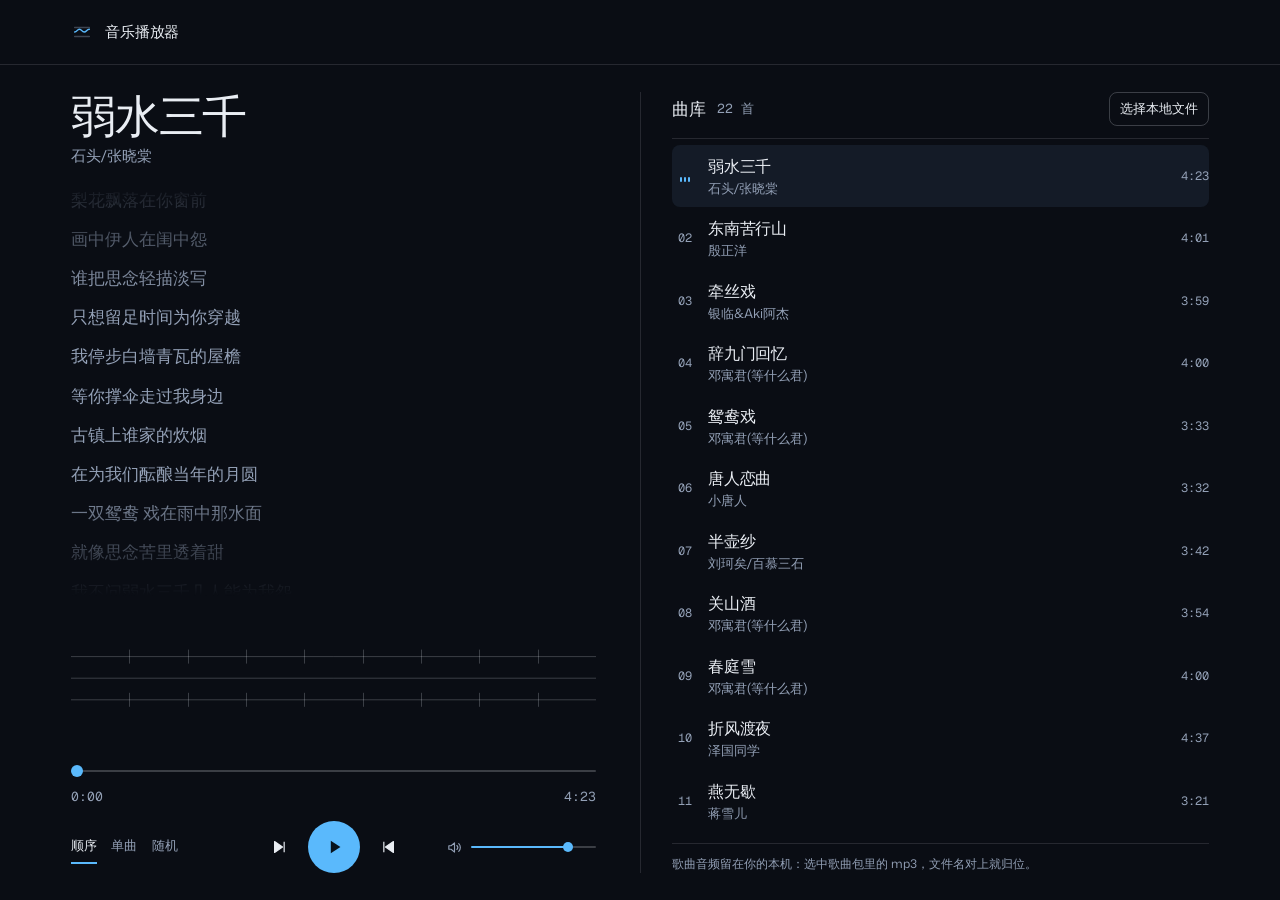
==== ui/index.html @ 007ac3dd "feat: 音乐播放器插件 1.0.0 - 古风歌曲包 22 首曲目表与逐句 LRC 歌词随包，音频由用户在本机选取 - Web Audio 解码播放（宿主 CSP 无 media-src），顺序/单" ====
<!doctype html>
<html lang="zh-CN" data-type="software">
<head>
<meta charset="utf-8">
<meta name="viewport" content="width=device-width,initial-scale=1,viewport-fit=cover">
<meta name="page-type" content="software">
<meta name="site-kind" content="software">
<title>音乐播放器 · 古风歌曲包</title>
<meta name="description" content="古风歌曲包的逐句歌词播放器：本地音频解码播放，顺序、单曲、随机三种模式。">
<meta property="og:title" content="音乐播放器 · 古风歌曲包">
<meta property="og:description" content="古风歌曲包的逐句歌词播放器：本地音频解码播放，顺序、单曲、随机三种模式。">
<meta property="og:type" content="website">
<meta name="twitter:card" content="summary">
<meta name="theme-color" content="#0a0d14">
<link rel="icon" href="[data-uri]">
<link rel="stylesheet" href="style.css">
<script>document.documentElement.classList.add('js');</script>
</head>
<body class="app">
  <header class="topbar">
    <div class="wrap topbar-in">
    <a class="skip-link" href="#stage">跳到播放器</a>
    <span class="mark" aria-hidden="true">
      <svg viewBox="0 0 24 24"><path d="M4 7h16M4 17h16" opacity=".38"/><path class="mark-wave" d="M4 12c2.6 0 2.6-3 5.2-3s2.6 3 5.2 3 2.6-3 5.6-3"/></svg>
    </span>
    <span class="wordmark">音乐播放器</span>
    <span class="stat" id="listen" hidden></span>
    </div>
  </header>

  <main class="stage wrap" id="stage" tabindex="-1">
    <section class="now" aria-label="正在播放">
      <div class="title">
        <h1 id="title">—</h1>
        <p class="artist" id="artist"></p>
      </div>

      <div class="lyrics" id="lyrics" aria-label="歌词"></div>

      <canvas class="viz" id="viz" aria-hidden="true"></canvas>

      <div class="controls">
        <div class="seek">
          <input id="seek" type="range" min="0" max="1" step="0.05" value="0" aria-label="播放进度">
          <div class="times">
            <time id="elapsed">0:00</time>
            <time id="total">0:00</time>
          </div>
        </div>

        <div class="transport">
          <div class="modes" role="group" aria-label="播放模式">
            <button type="button" data-mode="sequence" aria-pressed="true">顺序</button>
            <button type="button" data-mode="single" aria-pressed="false">单曲</button>
            <button type="button" data-mode="random" aria-pressed="false">随机</button>
          </div>

          <div class="buttons">
            <button type="button" class="ic" id="prev" aria-label="上一首">
              <svg viewBox="0 0 24 24" aria-hidden="true"><path d="M17 5.6v12.8M15 12 5.5 5.4v13.2z"/></svg>
            </button>
            <button type="button" class="play" id="play" aria-label="播放">
              <svg class="i-play" viewBox="0 0 24 24" aria-hidden="true"><path d="M8.5 5.2v13.6L19 12z"/></svg>
              <svg class="i-pause" viewBox="0 0 24 24" aria-hidden="true"><path d="M9 5.4h2.6v13.2H9zM13.4 5.4H16v13.2h-2.6z"/></svg>
            </button>
            <button type="button" class="ic" id="next" aria-label="下一首">
              <svg viewBox="0 0 24 24" aria-hidden="true"><path d="M7 5.6v12.8M9 12l9.5-6.6v13.2z"/></svg>
            </button>
          </div>

          <label class="volume" aria-label="音量">
            <svg viewBox="0 0 24 24" aria-hidden="true"><path d="M4 9.5h3.2L12 5.5v13L7.2 14.5H4z"/><path d="M15.4 9.2a4 4 0 0 1 0 5.6M18 6.6a7.6 7.6 0 0 1 0 10.8"/></svg>
            <input id="volume" type="range" min="0" max="1" step="0.02" value="0.8">
          </label>
        </div>
      </div>
    </section>

    <section class="library" aria-label="曲库">
      <div class="lib-head">
        <h2>曲库</h2>
        <span class="count" id="count"></span>
        <button type="button" class="pick" id="pickAll">选择本地文件</button>
      </div>
      <ol class="tracks" id="tracks"></ol>
      <p class="foot" id="hint">歌曲音频留在你的本机：选中歌曲包里的 mp3，文件名对上就归位。</p>
      <p class="foot foot--status" id="status" role="status"></p>
    </section>
  </main>

<input type="file" id="picker" accept=".mp3,.m4a,.flac,.wav,.ogg,audio/*" multiple hidden>
<script src="nous-plugin.js"></script>
<script src="pack.js"></script>
<script src="app.js"></script>
</body>
</html>
---- ui/style.css ----
@font-face{
  font-family:"Mona Sans";font-style:normal;font-weight:400 700;font-display:swap;
  src:url(fonts/mona-sans-latin.woff2) format("woff2");
}
@font-face{
  font-family:"Geist Mono";font-style:normal;font-weight:400 500;font-display:swap;
  src:url(fonts/geist-mono-latin.woff2) format("woff2");
}

:root{
  --bg:#0a0d14;
  --panel:#0e131d;
  --panel-2:#141b27;
  --ink:#e9edf3;
  --muted:#93a0b6;
  --accent:#5ab9fc;
  --accent-ink:#07131d;
  --rule:rgba(233,237,243,.12);
  --hair:rgba(233,237,243,.22);
  --r-lg:14px;
  --r-md:10px;
  --r-sm:8px;
  --gut:clamp(20px,5.55vw,80px);
  --font:"Mona Sans","PingFang SC","Microsoft YaHei","Noto Sans SC",system-ui,sans-serif;
  --mono:"Geist Mono",ui-monospace,"SFMono-Regular",Consolas,monospace;
  --t-h1:clamp(28px,3.5vw,50px);
  --t-body:16px;
  --t-small:13px;
  color-scheme:dark;
}
:root[data-theme="light"]{
  --bg:#fbfbfd;
  --panel:#f2f4f8;
  --panel-2:#e9edf4;
  --ink:#0f1622;
  --muted:#57637a;
  --accent:#0b6fb8;
  --accent-ink:#ffffff;
  --rule:rgba(15,22,34,.12);
  --hair:rgba(15,22,34,.22);
  color-scheme:light;
}

*{box-sizing:border-box}
html,body{margin:0}
body{
  background:var(--bg);color:var(--ink);
  font-family:var(--font);font-size:var(--t-body);line-height:1.5;
  -webkit-font-smoothing:antialiased;text-rendering:optimizeLegibility;
  font-variant-numeric:tabular-nums;
  overflow-x:hidden;
}
h1,h2,p,ol,li,time{margin:0}
ol{padding:0;list-style:none}

.vh{position:absolute;width:1px;height:1px;margin:-1px;padding:0;overflow:hidden;clip-path:inset(50%);white-space:nowrap}
.skip-link{
  position:absolute;left:var(--gut);top:8px;z-index:20;padding:8px 14px;
  background:var(--ink);color:var(--bg);border-radius:var(--r-sm);font-size:var(--t-small);text-decoration:none;
  transform:translateY(-160%);transition:transform .18s ease;
}
.skip-link:focus-visible{transform:translateY(0)}
:focus-visible{outline:2px solid var(--accent);outline-offset:2px;border-radius:4px}

/* shell --------------------------------------------------------------- */
.app{min-height:100svh;display:flex;flex-direction:column}
.wrap{width:min(100% - 2 * var(--gut),1280px);margin-inline:auto}
.topbar{flex:none;border-bottom:1px solid var(--rule)}
.topbar-in{height:64px;display:flex;align-items:center;gap:12px}
.mark svg{display:block;width:22px;height:22px;fill:none;stroke:var(--muted);stroke-width:1.6;stroke-linecap:round}
.mark .mark-wave{stroke:var(--accent)}
.wordmark{font-size:15px;font-weight:500;letter-spacing:-.01em}
.stat{margin-left:auto;font-family:var(--mono);font-size:var(--t-small);color:var(--muted)}

.stage{
  flex:1 1 auto;min-height:0;display:grid;
  grid-template-columns:minmax(0,1fr) minmax(0,1fr);
  grid-template-rows:minmax(0,1fr);
  gap:0;
  padding:clamp(20px,3vh,36px) 0 clamp(20px,3vh,32px);
  outline:none;
}
@media (min-width:901px){
  .app{height:100svh;overflow:hidden}
}

/* now playing --------------------------------------------------------- */
.now{display:flex;flex-direction:column;min-height:0;min-width:0;padding-right:clamp(24px,3.4vw,56px)}
.viz{display:block;width:100%;flex:none;height:clamp(104px,15vh,158px);margin-top:clamp(8px,1.4vh,16px)}
.now.no-lyrics .viz{flex:1 1 auto;height:auto;min-height:120px}
.title{margin-top:0}
.title h1{
  font-size:var(--t-h1);font-weight:500;letter-spacing:-.028em;line-height:1.04;
  overflow-wrap:anywhere;
}
.artist{margin-top:6px;font-size:15px;color:var(--muted)}

.lyrics{
  position:relative;flex:1 1 auto;min-height:132px;margin-top:clamp(8px,1.4vh,16px);
  overflow-y:auto;scrollbar-width:none;-ms-overflow-style:none;
  mask-image:linear-gradient(180deg,transparent 0,#000 28%,#000 72%,transparent 100%);
  scroll-behavior:smooth;
}
.lyrics::-webkit-scrollbar{display:none}
.lyrics[hidden]{display:none}
.now.no-lyrics .title{margin-bottom:auto}
.line{
  display:block;width:100%;padding:6px 0;border:0;background:none;text-align:left;cursor:pointer;
  color:var(--muted);font:inherit;font-size:17px;line-height:1.6;
  transition:color .25s ease;
}
.line:hover{color:var(--ink)}
.line.is-now{color:var(--ink);font-size:20px;font-weight:500;letter-spacing:-.01em}

/* controls ------------------------------------------------------------ */
.controls{margin-top:auto;padding-top:clamp(12px,2vh,22px)}
.seek{display:flex;flex-direction:column;gap:6px}
.times{display:flex;justify-content:space-between;font-family:var(--mono);font-size:var(--t-small);color:var(--muted)}

input[type=range]{
  -webkit-appearance:none;appearance:none;width:100%;height:20px;margin:0;background:transparent;cursor:pointer;
}
input[type=range]::-webkit-slider-runnable-track{
  height:2px;border-radius:2px;
  background:linear-gradient(90deg,var(--accent) 0 var(--fill,0%),var(--hair) var(--fill,0%) 100%);
}
input[type=range]::-moz-range-track{height:2px;border-radius:2px;background:var(--hair)}
input[type=range]::-moz-range-progress{height:2px;border-radius:2px;background:var(--accent)}
input[type=range]::-webkit-slider-thumb{
  -webkit-appearance:none;appearance:none;width:12px;height:12px;margin-top:-5px;border-radius:50%;
  background:var(--accent);border:0;transition:transform .15s ease;
}
input[type=range]::-moz-range-thumb{width:12px;height:12px;border:0;border-radius:50%;background:var(--accent)}
input[type=range]:hover::-webkit-slider-thumb,input[type=range]:focus-visible::-webkit-slider-thumb{transform:scale(1.25)}
input[type=range]:active::-webkit-slider-thumb{transform:scale(.85)}

.transport{
  display:grid;grid-template-columns:1fr auto 1fr;align-items:center;gap:16px;
  margin-top:clamp(10px,1.6vh,18px);
}
.modes{display:flex;gap:14px}
.modes button{
  padding:6px 0;border:0;border-bottom:2px solid transparent;background:none;cursor:pointer;
  color:var(--muted);font:inherit;font-size:var(--t-small);font-weight:500;letter-spacing:.01em;
  transition:color .18s ease,border-color .18s ease;
}
.modes button:hover{color:var(--ink)}
.modes button[aria-pressed="true"]{color:var(--ink);border-bottom-color:var(--accent)}

.buttons{display:flex;align-items:center;gap:6px}
.ic,.play{
  display:grid;place-items:center;border:0;background:none;color:var(--ink);cursor:pointer;
  transition:transform .16s ease,background .16s ease,color .16s ease;
}
.ic{width:44px;height:44px;border-radius:50%}
.ic svg{width:20px;height:20px;fill:currentColor;stroke:currentColor;stroke-width:1.4;stroke-linejoin:round}
.ic:hover{background:var(--panel-2)}
.ic:active{transform:scale(.94)}
.play{
  width:52px;height:52px;border-radius:50%;background:var(--accent);color:var(--accent-ink);
}
.play svg{width:22px;height:22px;fill:currentColor;stroke:none}
.play:hover{transform:scale(1.05)}
.play:active{transform:scale(.95)}
.play .i-pause{display:none}
.play[data-playing="true"] .i-play{display:none}
.play[data-playing="true"] .i-pause{display:block}

.volume{display:flex;align-items:center;gap:8px;justify-self:end;width:min(150px,100%)}
.volume svg{width:17px;height:17px;flex:none;fill:none;stroke:var(--muted);stroke-width:1.6;stroke-linecap:round;stroke-linejoin:round}
.volume input[type=range]{--fill:80%}
.volume input[type=range]::-webkit-slider-thumb{width:10px;height:10px;margin-top:-4px}

/* library ------------------------------------------------------------- */
.library{
  display:flex;flex-direction:column;min-height:0;min-width:0;
  border-left:1px solid var(--rule);padding:0 0 0 clamp(20px,2.4vw,36px);
}
.lib-head{display:flex;align-items:center;gap:12px;padding:0 0 12px;border-bottom:1px solid var(--rule)}
.lib-head h2{font-size:17px;font-weight:500;letter-spacing:-.01em}
.count{font-family:var(--mono);font-size:var(--t-small);color:var(--muted)}
.pick{
  margin-left:auto;padding:6px 10px;border:1px solid var(--hair);border-radius:var(--r-sm);
  background:transparent;color:var(--ink);font:inherit;font-size:var(--t-small);font-weight:500;cursor:pointer;
  transition:background .16s ease,border-color .16s ease,color .16s ease;
}
.pick:hover{background:var(--ink);border-color:var(--ink);color:var(--panel)}
.pick:active{transform:translateY(1px)}

.tracks{
  flex:1 1 auto;min-height:0;overflow-y:auto;padding:6px 0 8px;scrollbar-width:thin;overscroll-behavior:contain;
  mask-image:linear-gradient(180deg,#000 calc(100% - 24px),transparent 100%);
}
.row{
  display:grid;grid-template-columns:26px minmax(0,1fr) auto;align-items:center;gap:10px;
  width:100%;padding:9px 0;border:0;border-radius:var(--r-sm);background:none;text-align:left;
  color:inherit;font:inherit;cursor:pointer;
  transition:background .16s ease,transform .16s ease,opacity .16s ease;
}
.row:hover{background:var(--panel-2)}
.row:active{transform:translateY(1px)}
.row .idx{
  position:relative;font-family:var(--mono);font-size:12px;color:var(--muted);text-align:center;
}
.row .meta{min-width:0;display:flex;flex-direction:column;gap:1px}
.row .meta strong{font-size:16px;font-weight:500;letter-spacing:-.006em;white-space:nowrap;overflow:hidden;text-overflow:ellipsis}
.row .meta small{font-size:13px;color:var(--muted);white-space:nowrap;overflow:hidden;text-overflow:ellipsis}
.row .dur{font-family:var(--mono);font-size:12px;color:var(--muted)}
.row.is-now{background:var(--panel-2)}
.row.is-now .meta strong{color:var(--ink)}
.row.is-now .idx{color:var(--accent)}

.bars{display:none;position:absolute;inset:0;margin:auto;width:12px;height:12px;gap:2px;align-items:flex-end;justify-content:center}
.row.is-now .bars{display:flex}
.row.is-now .bars ~ .n{opacity:0}
.bars i{display:block;width:2px;background:var(--accent);border-radius:1px;height:40%;transform-origin:bottom}
.row.is-now[data-playing="true"] .bars i{animation:bar 1.1s ease-in-out infinite}
.row.is-now[data-playing="true"] .bars i:nth-child(2){animation-delay:.18s}
.row.is-now[data-playing="true"] .bars i:nth-child(3){animation-delay:.36s}
@keyframes bar{0%,100%{height:25%}50%{height:100%}}

.foot{padding:10px 0 0;font-size:12px;line-height:1.6;color:var(--muted);border-top:1px solid var(--rule);margin-top:4px}
.foot--status:empty{display:none}
.foot--status{color:var(--ink)}

/* entrance ------------------------------------------------------------ */
.js .app .viz,.js .app .title,.js .app .lyrics,.js .app .controls,.js .app .library{
  opacity:0;transform:translateY(10px);
  transition:opacity .5s cubic-bezier(.2,.7,.3,1),transform .5s cubic-bezier(.2,.7,.3,1);
}
.js .app.is-in .viz{opacity:1;transform:none;transition-delay:0ms}
.js .app.is-in .title{opacity:1;transform:none;transition-delay:60ms}
.js .app.is-in .lyrics{opacity:1;transform:none;transition-delay:110ms}
.js .app.is-in .controls{opacity:1;transform:none;transition-delay:160ms}
.js .app.is-in .library{opacity:1;transform:none;transition-delay:90ms}

@media (prefers-reduced-motion:reduce){
  *,*::before,*::after{animation-duration:.001ms!important;animation-iteration-count:1!important;transition-duration:.001ms!important}
  .js .app .viz,.js .app .title,.js .app .lyrics,.js .app .controls,.js .app .library{opacity:1;transform:none}
  .lyrics{scroll-behavior:auto}
}

/* responsive ---------------------------------------------------------- */
@media (max-width:1100px){
  .stage{grid-template-columns:minmax(0,1.3fr) minmax(280px,1fr);gap:28px}
}
@media (max-width:900px){
  .app{min-height:100svh}
  .stage{display:flex;flex-direction:column;gap:24px;padding-bottom:28px}
  .viz{height:130px}
  .lyrics{flex:none;height:140px}
  .library{flex:none;max-height:none;min-height:340px}
  .tracks{max-height:min(52vh,460px)}
}
@media (max-width:640px){
  .topbar{height:56px;gap:10px}
  .stage{padding-top:16px}
  .viz{height:112px}
  .controls{padding-top:6px}
  .transport{grid-template-columns:auto 1fr;grid-template-areas:"buttons volume" "modes modes";gap:12px 16px}
  .modes{grid-area:modes}
  .buttons{grid-area:buttons}
  .volume{grid-area:volume}
  .ic{width:44px;height:44px}
  .play{width:50px;height:50px}
  .line{font-size:16px;min-height:44px}
  .line.is-now{font-size:18px}
  .lyrics{flex:none;height:150px}
  .row{padding:11px 0;min-height:44px}
  .pick{min-height:44px;padding:8px 14px}
  .modes button{min-height:44px;padding:10px 2px}
  .volume{min-height:44px}
  input[type=range]{height:44px}
}
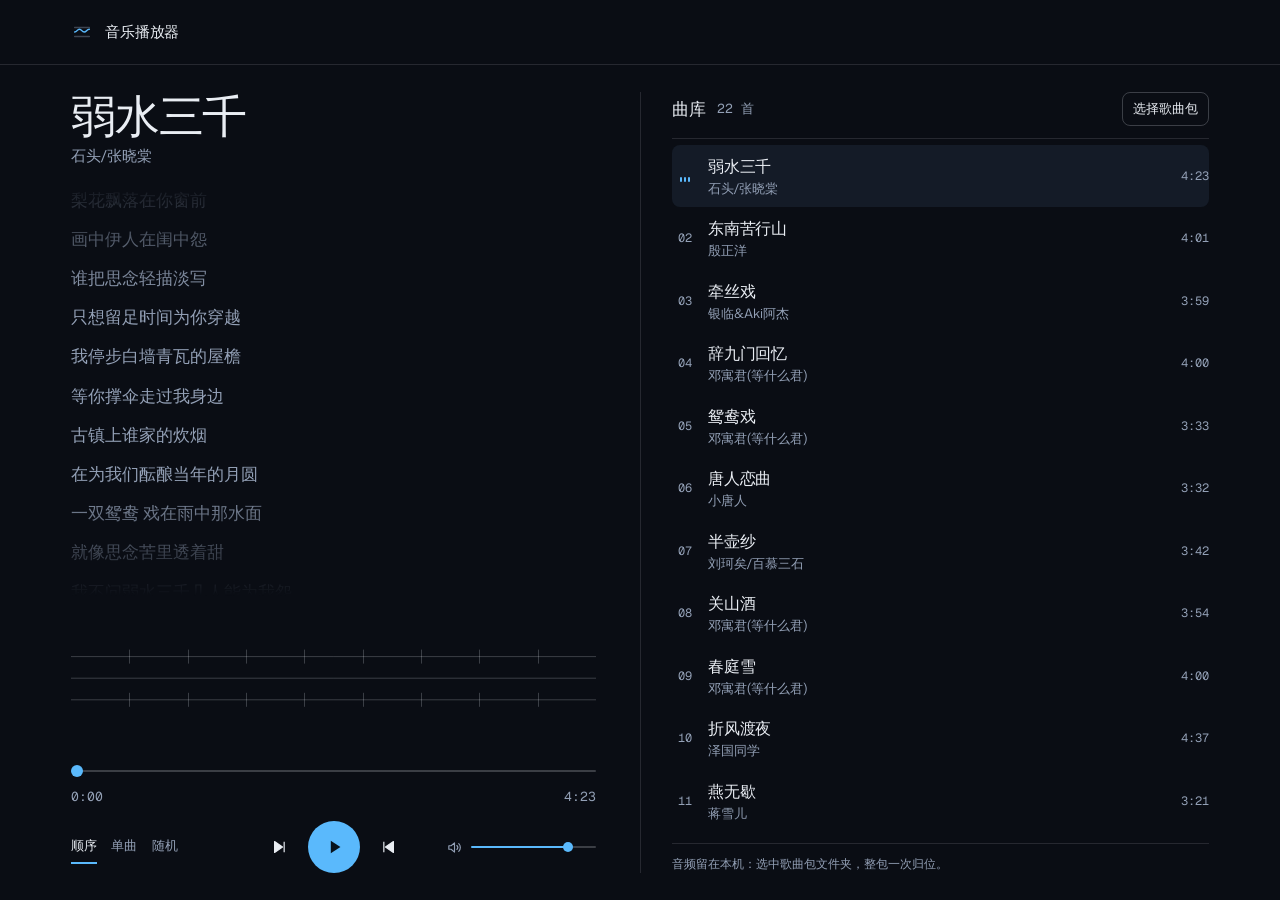
==== commit 2e056caa: "feat: 选中歌曲包文件夹一次归位 - 新增 webkitdirectory 输入：点「选择歌曲包」选文件夹，22 首一次匹配 - 曲库行仍可单独选某一首的文件 - README 写明 4 MiB " ====
--- a/ui/index.html
+++ b/ui/index.html
@@ -80,14 +80,15 @@
       <div class="lib-head">
         <h2>曲库</h2>
         <span class="count" id="count"></span>
-        <button type="button" class="pick" id="pickAll">选择本地文件</button>
+        <button type="button" class="pick" id="pickAll">选择歌曲包</button>
       </div>
       <ol class="tracks" id="tracks"></ol>
-      <p class="foot" id="hint">歌曲音频留在你的本机：选中歌曲包里的 mp3，文件名对上就归位。</p>
+      <p class="foot" id="hint">音频留在本机：选中歌曲包文件夹，整包一次归位。</p>
       <p class="foot foot--status" id="status" role="status"></p>
     </section>
   </main>
 
+<input type="file" id="pickDir" accept=".mp3,.m4a,.flac,.wav,.ogg,audio/*" multiple webkitdirectory hidden>
 <input type="file" id="picker" accept=".mp3,.m4a,.flac,.wav,.ogg,audio/*" multiple hidden>
 <script src="nous-plugin.js"></script>
 <script src="pack.js"></script>
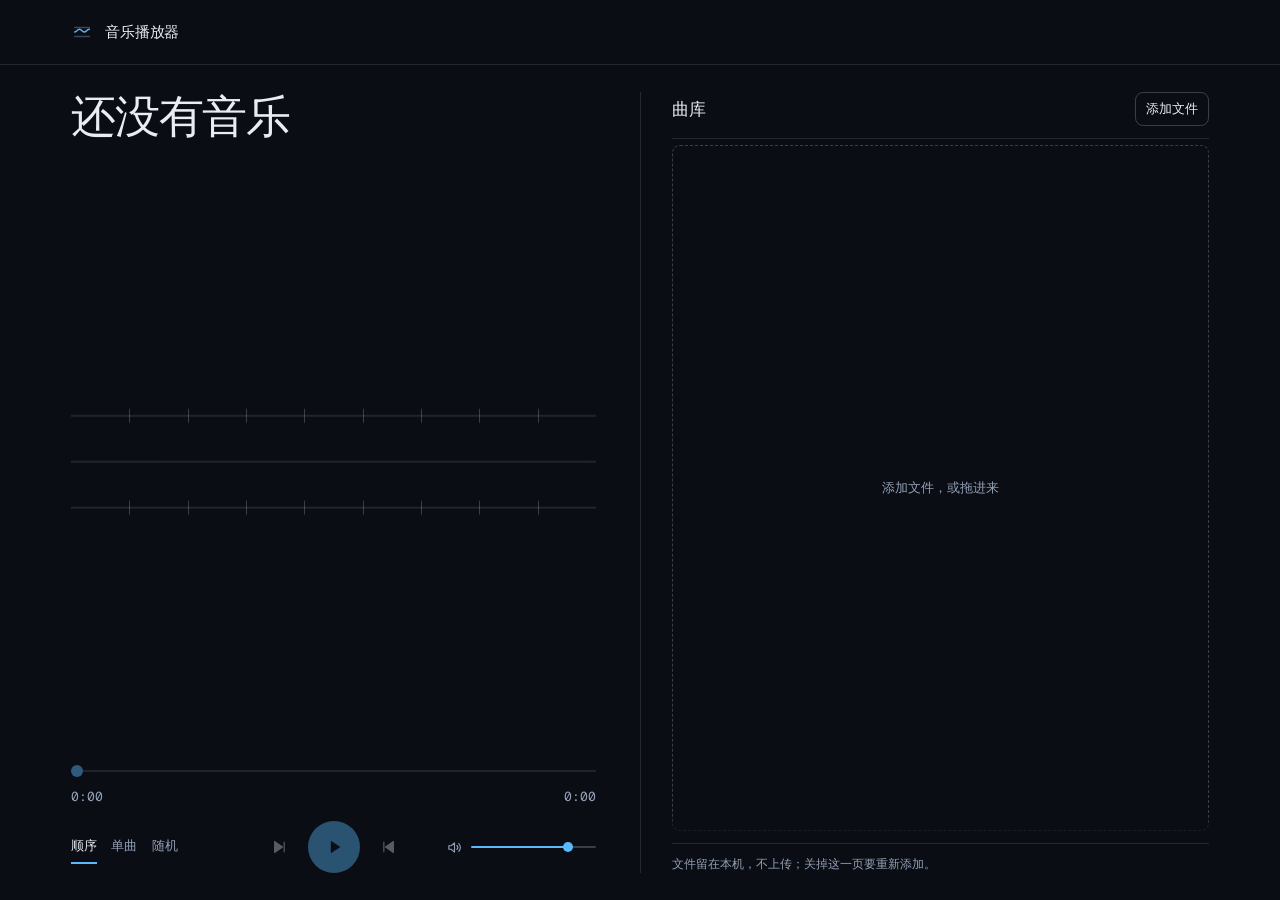
==== commit 16693f45: "feat!: 去掉古风歌曲包与歌词，改成空壳播放器 - 曲库从零开始：点「添加文件」或拖入文件/文件夹才加入，音频只读本机 - 移除 ui/pack.js、tools/pack.mjs 与全部歌词代码" ====
--- a/ui/index.html
+++ b/ui/index.html
@@ -5,10 +5,10 @@
 <meta name="viewport" content="width=device-width,initial-scale=1,viewport-fit=cover">
 <meta name="page-type" content="software">
 <meta name="site-kind" content="software">
-<title>音乐播放器 · 古风歌曲包</title>
-<meta name="description" content="古风歌曲包的逐句歌词播放器：本地音频解码播放，顺序、单曲、随机三种模式。">
-<meta property="og:title" content="音乐播放器 · 古风歌曲包">
-<meta property="og:description" content="古风歌曲包的逐句歌词播放器：本地音频解码播放，顺序、单曲、随机三种模式。">
+<title>音乐播放器</title>
+<meta name="description" content="本机音频播放器：把文件加进来，顺序、单曲、随机三种模式，进度与音量留在这一页。">
+<meta property="og:title" content="音乐播放器">
+<meta property="og:description" content="本机音频播放器：把文件加进来，顺序、单曲、随机三种模式，进度与音量留在这一页。">
 <meta property="og:type" content="website">
 <meta name="twitter:card" content="summary">
 <meta name="theme-color" content="#0a0d14">
@@ -31,17 +31,15 @@
   <main class="stage wrap" id="stage" tabindex="-1">
     <section class="now" aria-label="正在播放">
       <div class="title">
-        <h1 id="title">—</h1>
+        <h1 id="title">还没有音乐</h1>
         <p class="artist" id="artist"></p>
       </div>
-
-      <div class="lyrics" id="lyrics" aria-label="歌词"></div>
 
       <canvas class="viz" id="viz" aria-hidden="true"></canvas>
 
       <div class="controls">
         <div class="seek">
-          <input id="seek" type="range" min="0" max="1" step="0.05" value="0" aria-label="播放进度">
+          <input id="seek" type="range" min="0" max="1" step="0.05" value="0" aria-label="播放进度" disabled>
           <div class="times">
             <time id="elapsed">0:00</time>
             <time id="total">0:00</time>
@@ -56,14 +54,14 @@
           </div>
 
           <div class="buttons">
-            <button type="button" class="ic" id="prev" aria-label="上一首">
+            <button type="button" class="ic" id="prev" aria-label="上一首" disabled>
               <svg viewBox="0 0 24 24" aria-hidden="true"><path d="M17 5.6v12.8M15 12 5.5 5.4v13.2z"/></svg>
             </button>
-            <button type="button" class="play" id="play" aria-label="播放">
+            <button type="button" class="play" id="play" aria-label="播放" disabled>
               <svg class="i-play" viewBox="0 0 24 24" aria-hidden="true"><path d="M8.5 5.2v13.6L19 12z"/></svg>
               <svg class="i-pause" viewBox="0 0 24 24" aria-hidden="true"><path d="M9 5.4h2.6v13.2H9zM13.4 5.4H16v13.2h-2.6z"/></svg>
             </button>
-            <button type="button" class="ic" id="next" aria-label="下一首">
+            <button type="button" class="ic" id="next" aria-label="下一首" disabled>
               <svg viewBox="0 0 24 24" aria-hidden="true"><path d="M7 5.6v12.8M9 12l9.5-6.6v13.2z"/></svg>
             </button>
           </div>
@@ -80,18 +78,16 @@
       <div class="lib-head">
         <h2>曲库</h2>
         <span class="count" id="count"></span>
-        <button type="button" class="pick" id="pickAll">选择歌曲包</button>
+        <button type="button" class="pick" id="add">添加文件</button>
       </div>
       <ol class="tracks" id="tracks"></ol>
-      <p class="foot" id="hint">音频留在本机：选中歌曲包文件夹，整包一次归位。</p>
+      <p class="foot" id="hint">文件留在本机，不上传；关掉这一页要重新添加。</p>
       <p class="foot foot--status" id="status" role="status"></p>
     </section>
   </main>
 
-<input type="file" id="pickDir" accept=".mp3,.m4a,.flac,.wav,.ogg,audio/*" multiple webkitdirectory hidden>
-<input type="file" id="picker" accept=".mp3,.m4a,.flac,.wav,.ogg,audio/*" multiple hidden>
+<input type="file" id="picker" accept=".mp3,.m4a,.aac,.flac,.wav,.ogg,.oga,.opus,audio/*" multiple hidden>
 <script src="nous-plugin.js"></script>
-<script src="pack.js"></script>
 <script src="app.js"></script>
 </body>
 </html>
--- a/ui/style.css
+++ b/ui/style.css
@@ -17,8 +17,6 @@
   --accent-ink:#07131d;
   --rule:rgba(233,237,243,.12);
   --hair:rgba(233,237,243,.22);
-  --r-lg:14px;
-  --r-md:10px;
   --r-sm:8px;
   --gut:clamp(20px,5.55vw,80px);
   --font:"Mona Sans","PingFang SC","Microsoft YaHei","Noto Sans SC",system-ui,sans-serif;
@@ -86,31 +84,15 @@
 
 /* now playing --------------------------------------------------------- */
 .now{display:flex;flex-direction:column;min-height:0;min-width:0;padding-right:clamp(24px,3.4vw,56px)}
-.viz{display:block;width:100%;flex:none;height:clamp(104px,15vh,158px);margin-top:clamp(8px,1.4vh,16px)}
-.now.no-lyrics .viz{flex:1 1 auto;height:auto;min-height:120px}
 .title{margin-top:0}
 .title h1{
   font-size:var(--t-h1);font-weight:500;letter-spacing:-.028em;line-height:1.04;
   overflow-wrap:anywhere;
 }
 .artist{margin-top:6px;font-size:15px;color:var(--muted)}
-
-.lyrics{
-  position:relative;flex:1 1 auto;min-height:132px;margin-top:clamp(8px,1.4vh,16px);
-  overflow-y:auto;scrollbar-width:none;-ms-overflow-style:none;
-  mask-image:linear-gradient(180deg,transparent 0,#000 28%,#000 72%,transparent 100%);
-  scroll-behavior:smooth;
-}
-.lyrics::-webkit-scrollbar{display:none}
-.lyrics[hidden]{display:none}
-.now.no-lyrics .title{margin-bottom:auto}
-.line{
-  display:block;width:100%;padding:6px 0;border:0;background:none;text-align:left;cursor:pointer;
-  color:var(--muted);font:inherit;font-size:17px;line-height:1.6;
-  transition:color .25s ease;
-}
-.line:hover{color:var(--ink)}
-.line.is-now{color:var(--ink);font-size:20px;font-weight:500;letter-spacing:-.01em}
+.artist:empty{display:none}
+
+.viz{display:block;width:100%;flex:1 1 auto;min-height:120px;margin-top:clamp(10px,2vh,20px)}
 
 /* controls ------------------------------------------------------------ */
 .controls{margin-top:auto;padding-top:clamp(12px,2vh,22px)}
@@ -120,6 +102,7 @@
 input[type=range]{
   -webkit-appearance:none;appearance:none;width:100%;height:20px;margin:0;background:transparent;cursor:pointer;
 }
+input[type=range]:disabled{cursor:default;opacity:.45}
 input[type=range]::-webkit-slider-runnable-track{
   height:2px;border-radius:2px;
   background:linear-gradient(90deg,var(--accent) 0 var(--fill,0%),var(--hair) var(--fill,0%) 100%);
@@ -150,18 +133,20 @@
 .buttons{display:flex;align-items:center;gap:6px}
 .ic,.play{
   display:grid;place-items:center;border:0;background:none;color:var(--ink);cursor:pointer;
-  transition:transform .16s ease,background .16s ease,color .16s ease;
+  transition:transform .16s ease,background .16s ease,color .16s ease,opacity .16s ease;
 }
 .ic{width:44px;height:44px;border-radius:50%}
 .ic svg{width:20px;height:20px;fill:currentColor;stroke:currentColor;stroke-width:1.4;stroke-linejoin:round}
-.ic:hover{background:var(--panel-2)}
-.ic:active{transform:scale(.94)}
+.ic:hover:not(:disabled){background:var(--panel-2)}
+.ic:active:not(:disabled){transform:scale(.94)}
+.ic:disabled{opacity:.35;cursor:default}
 .play{
   width:52px;height:52px;border-radius:50%;background:var(--accent);color:var(--accent-ink);
 }
 .play svg{width:22px;height:22px;fill:currentColor;stroke:none}
-.play:hover{transform:scale(1.05)}
-.play:active{transform:scale(.95)}
+.play:hover:not(:disabled){transform:scale(1.05)}
+.play:active:not(:disabled){transform:scale(.95)}
+.play:disabled{opacity:.4;cursor:default}
 .play .i-pause{display:none}
 .play[data-playing="true"] .i-play{display:none}
 .play[data-playing="true"] .i-pause{display:block}
@@ -175,6 +160,7 @@
 .library{
   display:flex;flex-direction:column;min-height:0;min-width:0;
   border-left:1px solid var(--rule);padding:0 0 0 clamp(20px,2.4vw,36px);
+  transition:background .18s ease;
 }
 .lib-head{display:flex;align-items:center;gap:12px;padding:0 0 12px;border-bottom:1px solid var(--rule)}
 .lib-head h2{font-size:17px;font-weight:500;letter-spacing:-.01em}
@@ -191,23 +177,28 @@
   flex:1 1 auto;min-height:0;overflow-y:auto;padding:6px 0 8px;scrollbar-width:thin;overscroll-behavior:contain;
   mask-image:linear-gradient(180deg,#000 calc(100% - 24px),transparent 100%);
 }
+.empty{
+  display:grid;place-items:center;width:100%;height:100%;min-height:200px;
+  border:1px dashed var(--hair);border-radius:var(--r-sm);background:none;
+  color:var(--muted);font:inherit;font-size:var(--t-small);cursor:pointer;
+  transition:color .16s ease,border-color .16s ease,background .16s ease;
+}
+.empty:hover{color:var(--ink);border-color:var(--accent);background:var(--panel)}
+
 .row{
   display:grid;grid-template-columns:26px minmax(0,1fr) auto;align-items:center;gap:10px;
   width:100%;padding:9px 0;border:0;border-radius:var(--r-sm);background:none;text-align:left;
   color:inherit;font:inherit;cursor:pointer;
-  transition:background .16s ease,transform .16s ease,opacity .16s ease;
-}
-.row:hover{background:var(--panel-2)}
-.row:active{transform:translateY(1px)}
+  transition:background .16s ease,transform .16s ease;
+}
+.row:hover{background:var(--panel-2)}.row:active{transform:translateY(1px)}
 .row .idx{
   position:relative;font-family:var(--mono);font-size:12px;color:var(--muted);text-align:center;
 }
-.row .meta{min-width:0;display:flex;flex-direction:column;gap:1px}
+.row .meta{min-width:0;display:flex;flex-direction:column}
 .row .meta strong{font-size:16px;font-weight:500;letter-spacing:-.006em;white-space:nowrap;overflow:hidden;text-overflow:ellipsis}
-.row .meta small{font-size:13px;color:var(--muted);white-space:nowrap;overflow:hidden;text-overflow:ellipsis}
 .row .dur{font-family:var(--mono);font-size:12px;color:var(--muted)}
 .row.is-now{background:var(--panel-2)}
-.row.is-now .meta strong{color:var(--ink)}
 .row.is-now .idx{color:var(--accent)}
 
 .bars{display:none;position:absolute;inset:0;margin:auto;width:12px;height:12px;gap:2px;align-items:flex-end;justify-content:center}
@@ -223,21 +214,23 @@
 .foot--status:empty{display:none}
 .foot--status{color:var(--ink)}
 
+/* the drop target shows itself only while a file is over the page */
+.app.is-drop .library{background:var(--panel)}
+.app.is-drop .tracks{outline:1px dashed var(--accent);outline-offset:-6px;border-radius:var(--r-sm)}
+
 /* entrance ------------------------------------------------------------ */
-.js .app .viz,.js .app .title,.js .app .lyrics,.js .app .controls,.js .app .library{
+.js .app .viz,.js .app .title,.js .app .controls,.js .app .library{
   opacity:0;transform:translateY(10px);
   transition:opacity .5s cubic-bezier(.2,.7,.3,1),transform .5s cubic-bezier(.2,.7,.3,1);
 }
 .js .app.is-in .viz{opacity:1;transform:none;transition-delay:0ms}
 .js .app.is-in .title{opacity:1;transform:none;transition-delay:60ms}
-.js .app.is-in .lyrics{opacity:1;transform:none;transition-delay:110ms}
 .js .app.is-in .controls{opacity:1;transform:none;transition-delay:160ms}
 .js .app.is-in .library{opacity:1;transform:none;transition-delay:90ms}
 
 @media (prefers-reduced-motion:reduce){
   *,*::before,*::after{animation-duration:.001ms!important;animation-iteration-count:1!important;transition-duration:.001ms!important}
-  .js .app .viz,.js .app .title,.js .app .lyrics,.js .app .controls,.js .app .library{opacity:1;transform:none}
-  .lyrics{scroll-behavior:auto}
+  .js .app .viz,.js .app .title,.js .app .controls,.js .app .library{opacity:1;transform:none}
 }
 
 /* responsive ---------------------------------------------------------- */
@@ -247,15 +240,14 @@
 @media (max-width:900px){
   .app{min-height:100svh}
   .stage{display:flex;flex-direction:column;gap:24px;padding-bottom:28px}
-  .viz{height:130px}
-  .lyrics{flex:none;height:140px}
-  .library{flex:none;max-height:none;min-height:340px}
+  .viz{flex:none;height:150px}
+  .library{flex:none;min-height:340px}
   .tracks{max-height:min(52vh,460px)}
 }
 @media (max-width:640px){
   .topbar{height:56px;gap:10px}
   .stage{padding-top:16px}
-  .viz{height:112px}
+  .viz{height:120px}
   .controls{padding-top:6px}
   .transport{grid-template-columns:auto 1fr;grid-template-areas:"buttons volume" "modes modes";gap:12px 16px}
   .modes{grid-area:modes}
@@ -263,9 +255,6 @@
   .volume{grid-area:volume}
   .ic{width:44px;height:44px}
   .play{width:50px;height:50px}
-  .line{font-size:16px;min-height:44px}
-  .line.is-now{font-size:18px}
-  .lyrics{flex:none;height:150px}
   .row{padding:11px 0;min-height:44px}
   .pick{min-height:44px;padding:8px 14px}
   .modes button{min-height:44px;padding:10px 2px}
